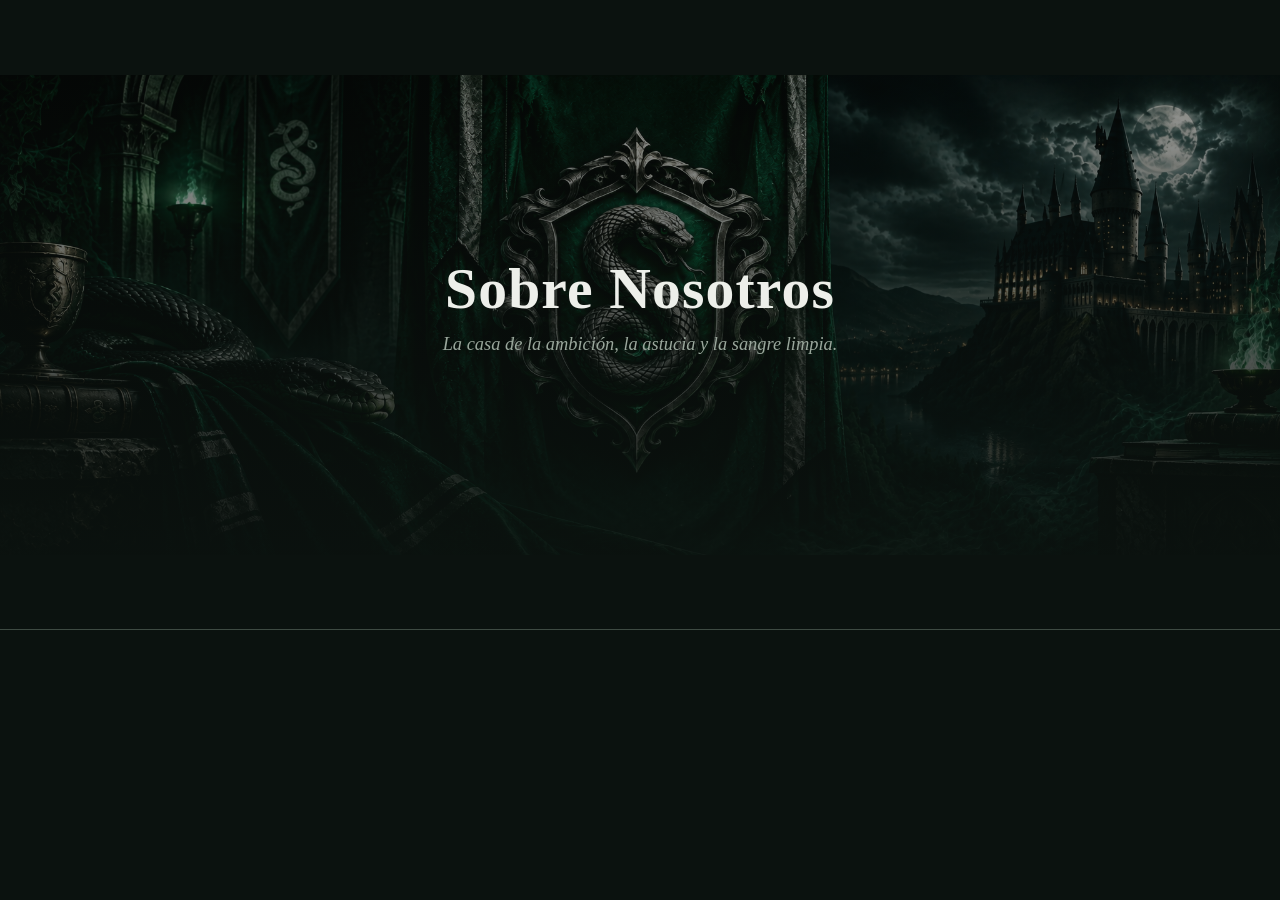
==== sobrenosotros.html @ 6cc9759a "Se agrega el codigo html y la seccion del hero se empienzan a definir los estilos del banner proband" ====
<!doctype html>
<html lang="es">
<head>
  <meta charset="UTF-8">
  <meta name="viewport" content="width=device-width, initial-scale=1">
  <title>La Herencia de Salazar</title>

  
  <link href="https://cdn.jsdelivr.net/npm/bootstrap@5.3.8/dist/css/bootstrap.min.css" rel="stylesheet">

  <link rel="stylesheet" href="css/styles.css">
</head>
<body>

  <!-- Sección Hero / Banner principal -->
  <section id="hero">
  <div class="hero-media">
    <img src="img/hero-lago-negro1.png" alt="" aria-hidden="true">
  </div>
  <div class="hero-content">
    <h1>Sobre Nosotros</h1>
    <p class="hero-subtitle">La casa de la ambición, la astucia y la sangre limpia.</p>
  </div>
</section>

  <!-- (animaciones, etc.) -->
  <script src="js/manifiesto.js"></script>
</body>
</html>
---- css/styles.css ----
:root{
  --fondo:#0B120F;
  --panel:#121A16;
  --acento:#3A6B52;
  --linea:#3E4A42;
  --plata:#9AA79C;
  --texto:#EDEFEA;
}

body{
  background:var(--fondo);
  color:var(--texto);
  font-family:'EB Garamond', Georgia, serif;
}

h1, h2, h3{
  font-family:'Cinzel', serif;
  font-weight:600;
  letter-spacing:.02em;
}
#hero{
  position:relative;
  overflow:hidden;
  min-height:70vh;
  display:flex;
  align-items:center;
  justify-content:center;
  text-align:center;
  background:var(--fondo);
  border-bottom:1px solid var(--linea);
}

.hero-media{
  position:absolute;
  inset:0;
  z-index:0;
}
.hero-media img{
  width:100%;
  height:100%;
  object-fit:contain;
  display:block;
  filter:none;
}
.hero-media::after{
  content:'';
  position:absolute;
  inset:0;
  background:linear-gradient(180deg, rgba(11,18,15,.3), var(--fondo) 95%);
}

.hero-content{
  position:relative;
  z-index:1;
}

#hero h1{ font-size:clamp(2.2rem, 5vw, 3.6rem); margin-bottom:.5rem; }
.hero-subtitle{ color:var(--plata); font-size:1.15rem; font-style:italic; }
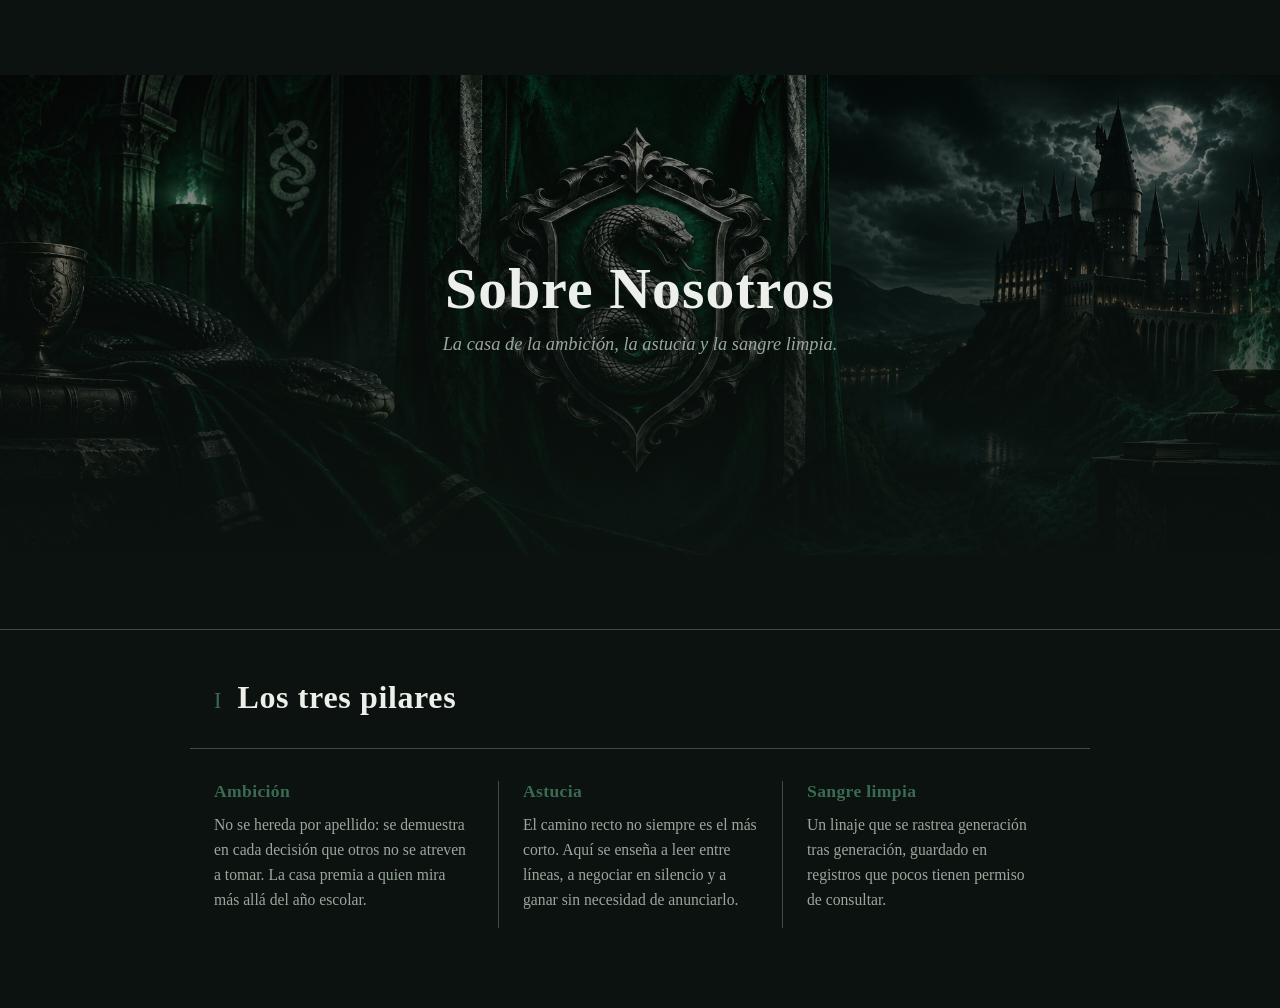
==== commit 6d68760d: "Se agrega el codigo html  la seccion de cualidades en las que se da un breve descripcion aerca de es" ====
--- a/sobrenosotros.html
+++ b/sobrenosotros.html
@@ -23,6 +23,28 @@
   </div>
 </section>
 
+  <section id="cualidades">
+  <div class="linaje-header">
+    <span class="linaje-marca">I</span>
+    <h2>Los tres pilares</h2>
+  </div>
+
+  <div class="linaje-grid">
+    <article class="linaje-col">
+      <h3>Ambición</h3>
+      <p>No se hereda por apellido: se demuestra en cada decisión que otros no se atreven a tomar. La casa premia a quien mira más allá del año escolar.</p>
+    </article>
+    <article class="linaje-col">
+      <h3>Astucia</h3>
+      <p>El camino recto no siempre es el más corto. Aquí se enseña a leer entre líneas, a negociar en silencio y a ganar sin necesidad de anunciarlo.</p>
+    </article>
+    <article class="linaje-col">
+      <h3>Sangre limpia</h3>
+      <p>Un linaje que se rastrea generación tras generación, guardado en registros que pocos tienen permiso de consultar.</p>
+    </article>
+  </div>
+</section>
+
   <!-- (animaciones, etc.) -->
   <script src="js/manifiesto.js"></script>
 </body>
--- a/css/styles.css
+++ b/css/styles.css
@@ -57,3 +57,41 @@
 #hero h1{ font-size:clamp(2.2rem, 5vw, 3.6rem); margin-bottom:.5rem; }
 .hero-subtitle{ color:var(--plata); font-size:1.15rem; font-style:italic; }
 
+.linaje-header{
+  display:flex;
+  align-items:baseline;
+  gap:1rem;
+  max-width:900px;
+  margin:0 auto;
+  padding:3rem 1.5rem 1.5rem;
+  border-bottom:1px solid var(--linea);
+}
+.linaje-marca{
+  font-family:'Cinzel', serif;
+  color:var(--acento);
+  font-size:1.4rem;
+}
+
+#cualidades{ padding-bottom:3rem; }
+
+.linaje-grid{
+  max-width:900px;
+  margin:0 auto;
+  padding:2rem 1.5rem;
+  display:grid;
+  grid-template-columns:1fr 1fr 1fr;
+}
+.linaje-col{
+  padding:0 1.5rem;
+  border-left:1px solid var(--linea);
+}
+.linaje-col:first-child{ border-left:none; padding-left:0; }
+.linaje-col h3{ font-size:1.1rem; margin-bottom:.6rem; color:var(--acento); }
+.linaje-col p{ color:var(--plata); line-height:1.6; font-size:.98rem; }
+
+@media (max-width:760px){
+  .linaje-grid{ grid-template-columns:1fr; }
+  .linaje-col{ border-left:none; border-top:1px solid var(--linea); padding:1.5rem 0 0; margin-top:1.5rem; }
+  .linaje-col:first-child{ border-top:none; margin-top:0; }
+}
+
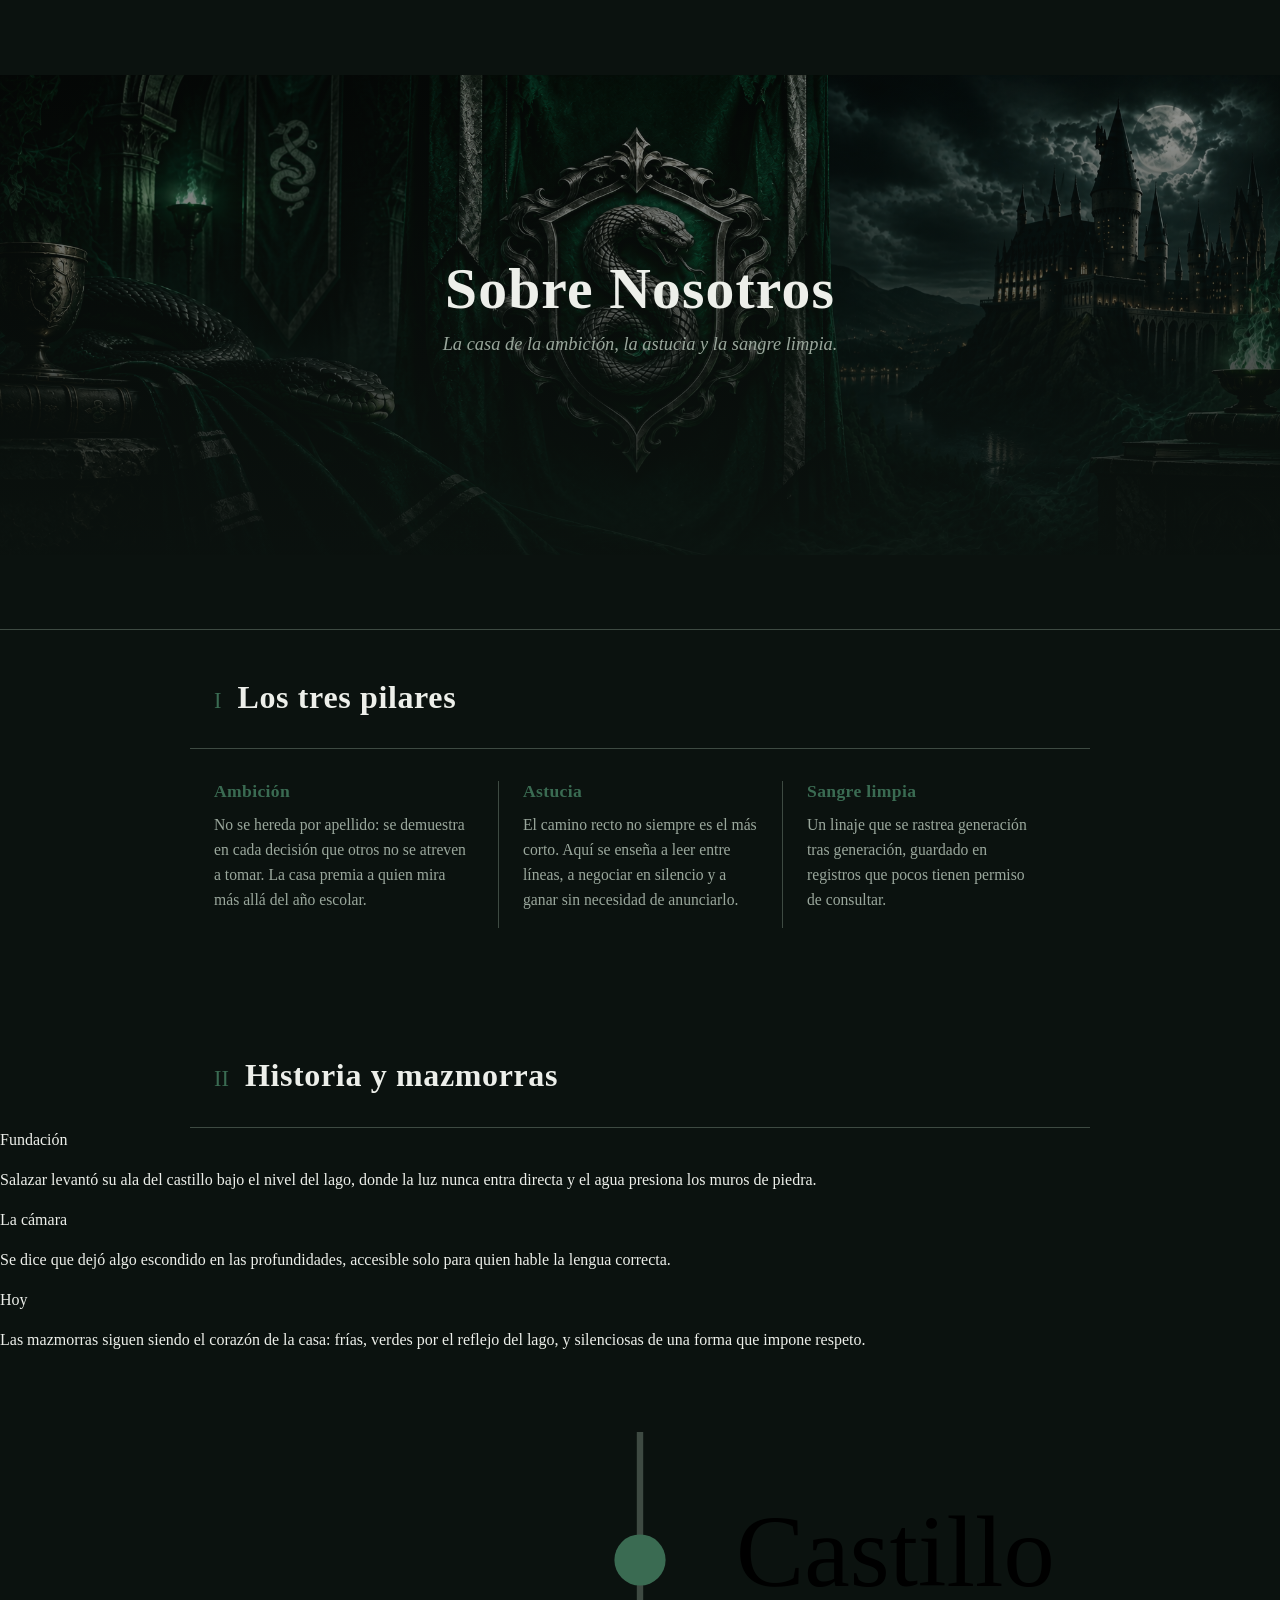
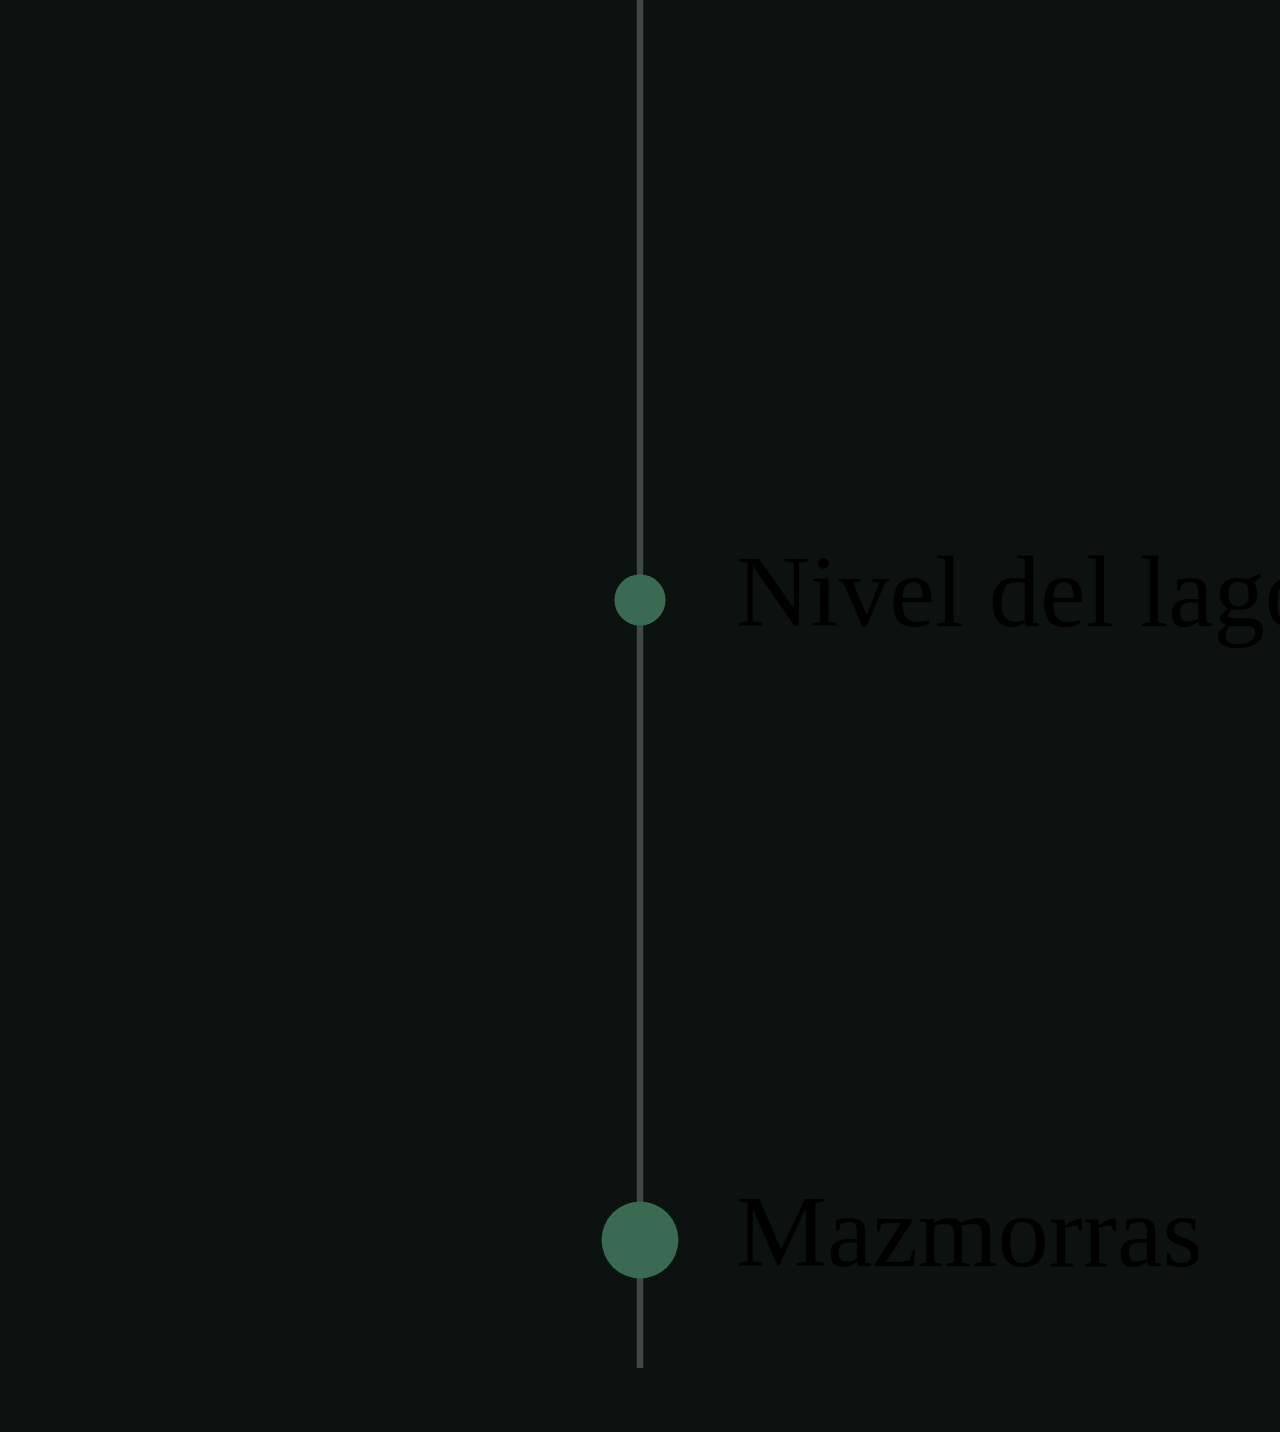
==== commit 7f50ebe8: "Se agrega la seccion de historia" ====
--- a/sobrenosotros.html
+++ b/sobrenosotros.html
@@ -45,6 +45,39 @@
   </div>
 </section>
 
+<section id="historia">
+  <div class="linaje-header">
+    <span class="linaje-marca">II</span>
+    <h2>Historia y mazmorras</h2>
+  </div>
+
+  <div class="historia-cuerpo">
+    <div class="historia-texto">
+      <p class="historia-anio">Fundación</p>
+      <p>Salazar levantó su ala del castillo bajo el nivel del lago, donde la luz nunca entra directa y el agua presiona los muros de piedra.</p>
+
+      <p class="historia-anio">La cámara</p>
+      <p>Se dice que dejó algo escondido en las profundidades, accesible solo para quien hable la lengua correcta.</p>
+
+      <p class="historia-anio">Hoy</p>
+      <p>Las mazmorras siguen siendo el corazón de la casa: frías, verdes por el reflejo del lago, y silenciosas de una forma que impone respeto.</p>
+    </div>
+
+    <div class="historia-mapa" aria-hidden="true">
+      <svg viewBox="0 0 200 260" width="100%" height="100%">
+        <line x1="100" y1="10" x2="100" y2="250" stroke="var(--linea)" stroke-width="1"/>
+        <circle cx="100" cy="30" r="4" fill="var(--acento)"/>
+        <circle cx="100" cy="130" r="4" fill="var(--acento)"/>
+        <circle cx="100" cy="230" r="6" fill="var(--acento)"/>
+        <text x="115" y="34" class="mapa-label">Castillo</text>
+        <text x="115" y="134" class="mapa-label">Nivel del lago</text>
+        <text x="115" y="234" class="mapa-label">Mazmorras</text>
+      </svg>
+    </div>
+  </div>
+</section>
+
+
   <!-- (animaciones, etc.) -->
   <script src="js/manifiesto.js"></script>
 </body>
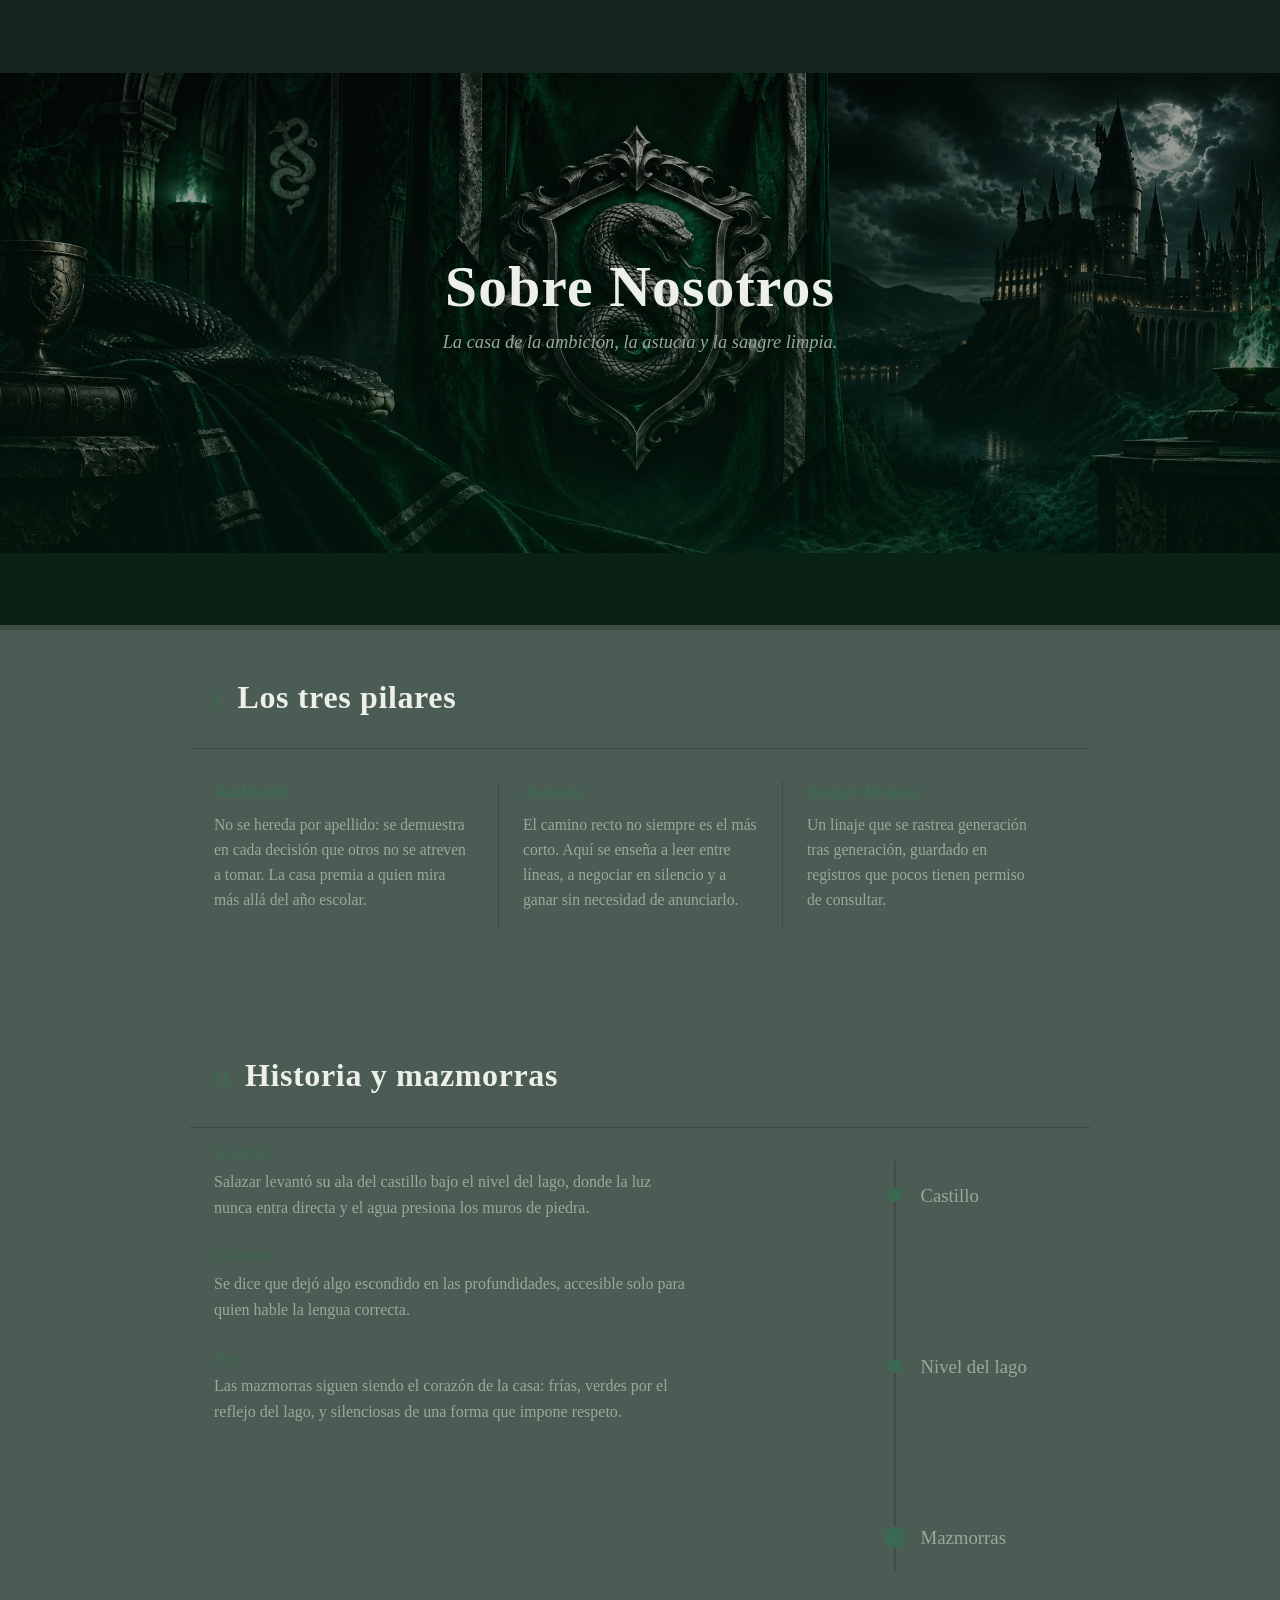
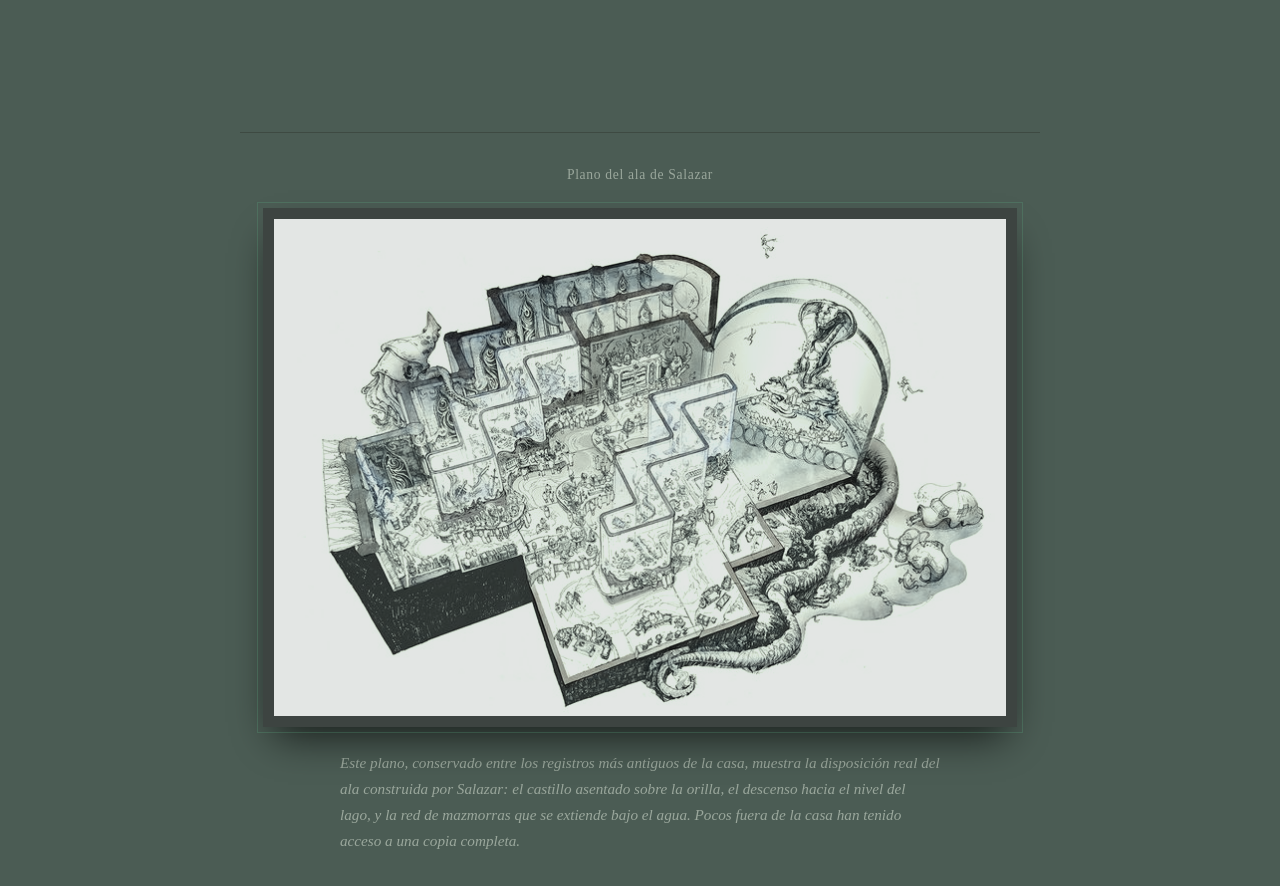
==== commit 0c9cac60: "Se agrega seccion de plano llustrado del castillo" ====
--- a/sobrenosotros.html
+++ b/sobrenosotros.html
@@ -77,6 +77,17 @@
   </div>
 </section>
 
+<div class="plano-sitio">
+  <p class="plano-titulo">Plano del ala de Salazar</p>
+
+  <img src="img/map.jpg" alt="Plano ilustrado del castillo, el lago y las mazmorras" class="plano-imagen">
+
+  <p class="plano-descripcion">
+    Este plano, conservado entre los registros más antiguos de la casa, muestra la disposición real del ala construida por Salazar: el castillo asentado sobre la orilla, el descenso hacia el nivel del lago, y la red de mazmorras que se extiende bajo el agua. Pocos fuera de la casa han tenido acceso a una copia completa.
+  </p>
+</div>
+
+
 
   <!-- (animaciones, etc.) -->
   <script src="js/manifiesto.js"></script>
--- a/css/styles.css
+++ b/css/styles.css
@@ -1,5 +1,5 @@
 :root{
-  --fondo:#0B120F;
+  --fondo:#031b10b6;
   --panel:#121A16;
   --acento:#3A6B52;
   --linea:#3E4A42;
@@ -27,7 +27,7 @@
   justify-content:center;
   text-align:center;
   background:var(--fondo);
-  border-bottom:1px solid var(--linea);
+  border-bottom:5px solid var(--linea);
 }
 
 .hero-media{
@@ -54,7 +54,8 @@
   z-index:1;
 }
 
-#hero h1{ font-size:clamp(2.2rem, 5vw, 3.6rem); margin-bottom:.5rem; }
+#hero h1 { font-size:clamp(2.2rem, 5vw, 3.6rem); margin-bottom:.5rem; }
+
 .hero-subtitle{ color:var(--plata); font-size:1.15rem; font-style:italic; }
 
 .linaje-header{
@@ -95,3 +96,84 @@
   .linaje-col:first-child{ border-top:none; margin-top:0; }
 }
 
+
+#historia{ padding-bottom:4rem; }
+
+.historia-cuerpo{
+  max-width:900px;
+  margin:0 auto;
+  padding:1rem 1.5rem 2rem;
+  display:grid;
+  grid-template-columns:1.4fr 1fr;
+  gap:2rem;
+}
+.historia-anio{
+  font-family:'Cinzel', serif;
+  color:var(--acento);
+  font-size:.85rem;
+  margin-top:1.5rem;
+  margin-bottom:.3rem;
+}
+.historia-anio:first-child{ margin-top:0; }
+.historia-texto p:not(.historia-anio){ color:var(--plata); line-height:1.65; }
+
+.mapa-label{
+  fill:var(--plata);
+  font-family:'EB Garamond', serif;
+  font-size:11px;
+}
+
+@media (max-width:760px){
+  .historia-cuerpo{ grid-template-columns:1fr; }
+  .historia-mapa{ max-width:180px; margin:0 auto; }
+}
+
+.historia-texto > div{
+  position:relative;
+}
+.historia-anio::before{
+  content:'';
+  position:absolute;
+  left:-1.2rem;
+  top:.5em;
+  width:.5rem;
+  height:1px;
+  background:var(--acento);
+}
+
+.plano-sitio{
+  max-width:800px;
+  margin:3rem auto 0;
+  padding:2rem 1.5rem;
+  border-top:1px solid var(--linea);
+  text-align:center;
+}
+
+.plano-titulo{
+  font-family:'Cinzel', serif;
+  font-size:.85rem;
+  color:var(--plata);
+  letter-spacing:.05em;
+  margin-bottom:1.5rem;
+}
+
+.plano-imagen{
+  max-width:100%;
+  border:10px solid var(--linea);
+  filter:grayscale(50%) sepia(20%) hue-rotate(60deg) brightness(.9);
+  outline:1px solid rgba(125, 190, 11, 0.25);
+  outline-offset:6px;
+  box-shadow:
+    0 0 0 1px var(--linea),
+    0 20px 40px -10px rgba(0,0,0,.7);
+}
+
+.plano-descripcion{
+  max-width:600px;
+  margin:1.5rem auto 0;
+  color:var(--plata);
+  font-size:.95rem;
+  line-height:1.7;
+  text-align:left;
+  font-style:italic;
+}
